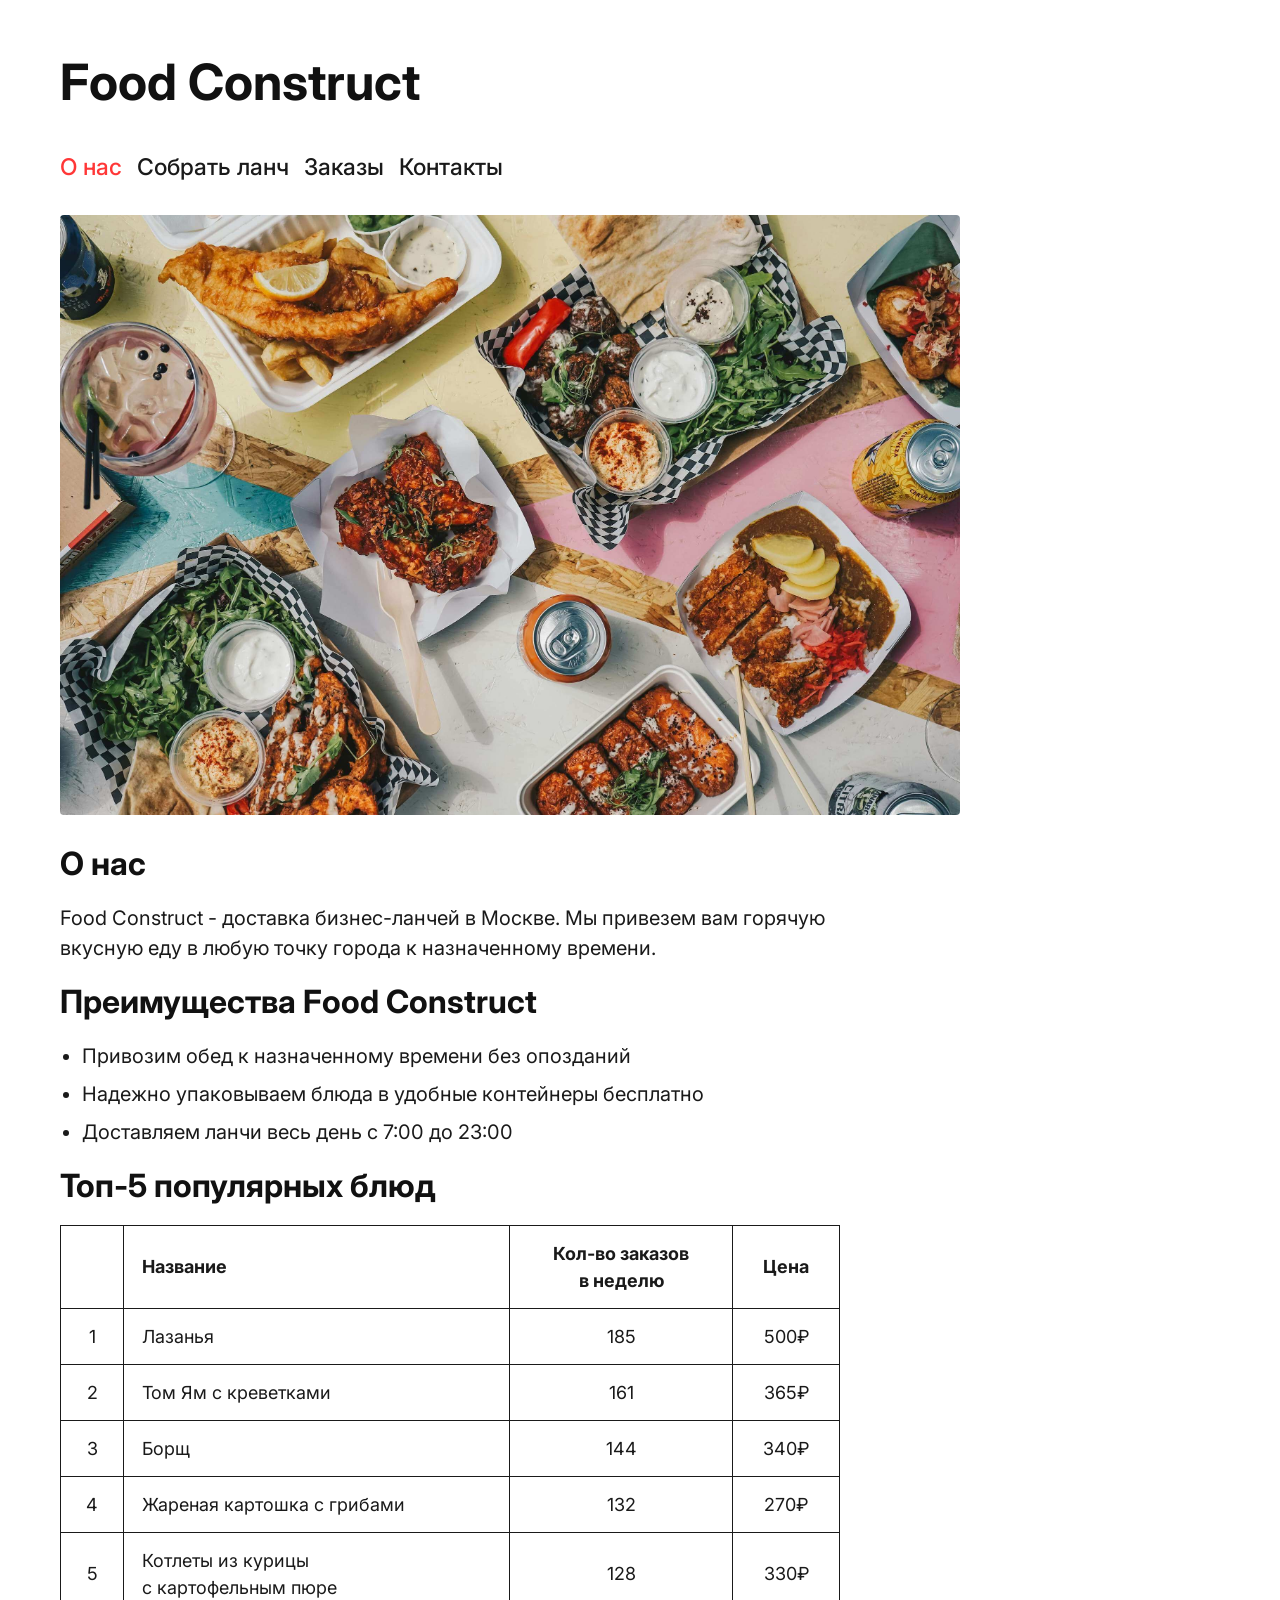
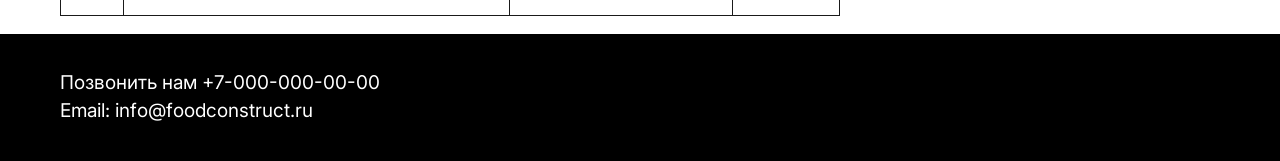
==== index.html @ 8ef90412 "task 2 lunch" ====
<!DOCTYPE html>
<html lang="ru">

<head>
	<meta charset="UTF-8">
	<meta name="viewport" content="width=device-width, initial-scale=1.0">
	<title>Food Construct</title>

	<link rel="preconnect" href="https://fonts.googleapis.com">
	<link rel="preconnect" href="https://fonts.gstatic.com" crossorigin>
	<link href="https://fonts.googleapis.com/css2?family=Inter:ital,opsz,wght@0,14..32,100..900;1,14..32,100..900&display=swap" rel="stylesheet">

	<link rel="stylesheet" href="css/style.css">
	<link rel="stylesheet" href="css/index.css">
</head>

<body>

	<header>
		<h1>Food Construct</h1>
		<nav>
			<a id="active" href="index.html">О нас</a>
			<a href="lunch.html">Собрать ланч</a>
			<a href="#">Заказы</a>
			<a href="#footer">Контакты</a>
		</nav>
	</header>

	<main>

		<img src="images/lunch.jpg" alt="Бизнес-ланч от компании Food Construct">

		<section id="about">
			<h2>О нас</h2>
			<p>
				Food Construct - доставка бизнес-ланчей в Москве. Мы привезем вам горячую вкусную еду в любую
				точку города к назначенному времени.
			</p>
		</section>

		<section>
			<h2>Преимущества Food Construct</h2>
			<ul>
				<li>Привозим обед к назначенному времени без опозданий</li>
				<li>Надежно упаковываем блюда в удобные контейнеры бесплатно</li>
				<li>Доставляем ланчи весь день с 7:00 до 23:00</li>
			</ul>
		</section>

		<section>
			<h2>Топ-5 популярных блюд</h2>
			<table>
				<thead>
					<tr>
						<th></th>
						<th>Название</th>
						<th>Кол-во заказов<br>в неделю</th>
						<th>Цена</th>
					</tr>
				</thead>
				<tbody>
					<tr>
						<td>1</td>
						<td>Лазанья</td>
						<td>185</td>
						<td>500₽</td>
					</tr>
					<tr>
						<td>2</td>
						<td>Том Ям с креветками</td>
						<td>161</td>
						<td>365₽</td>
					</tr>
					<tr>
						<td>3</td>
						<td>Борщ</td>
						<td>144</td>
						<td>340₽</td>
					</tr>
					<tr>
						<td>4</td>
						<td>Жареная картошка с грибами</td>
						<td>132</td>
						<td>270₽</td>
					</tr>
					<tr>
						<td>5</td>
						<td>Котлеты из курицы<br>с картофельным пюре</td>
						<td>128</td>
						<td>330₽</td>
					</tr>
				</tbody>
			</table>
		</section>

	</main>

	<footer id="footer">
		<p>Позвонить нам <a href="tel:+70000000000">+7-000-000-00-00</a></p>
		<p>Email: <a href="mailto:info@foodconstruct.ru">info@foodconstruct.ru</a></p>
	</footer>

</body>

</html>
---- css/style.css ----
@charset "UTF-8";

* {
	margin: 0;
	padding: 0;
	box-sizing: border-box;
	font-family: "Inter", sans-serif;
}

body {
	display: flex;
	flex-direction: column;
	min-height: 100vh;
	font-size: 17px;
	font-weight: 400;
	color: #1a1a1a;
	line-height: 1.5;
}

/* Header */

header {
	padding: 45px 60px 0 60px;
}

h1 {
	font-size: 50px;
	font-weight: 700;
	color: #111111;
	margin-bottom: 30px;
}

nav {
	display: flex;
	flex-wrap: wrap;
	gap: 15px;
	margin-bottom: 30px;
}

nav a {
	text-decoration: none;
	font-size: 23px;
	font-weight: 500;
	color: #1a1a1a;
}

nav a:hover {
	color: #f60000;
}

#active {
	color: rgb(255, 55, 55);
}

/* Main */

main {
	flex: 1 0 auto;
	padding: 0 60px;
}

h2 {
	font-size: 32px;
	font-weight: 700;
	color: #111111;
	margin-bottom: 15px;
}

/* Footer */

footer {
	flex-shrink: 0;
	background-color: #000000;
	color: #ffffff;
	padding: 35px 60px;
	margin-top: 18px;
}

footer p {
	font-size: 19px;
}

footer a {
	text-decoration: none;
	font-size: 19px;
	color: #ffffff;
}

footer a:hover {
	color: #fcd261;
}

/* Responsive */

@media (max-width: 800px) {
	nav {
		justify-content: space-between;
	}
}

@media (max-width: 600px) {
	header {
		padding: 30px 30px 0 30px;
	}

	h1 {
		font-size: 35px;
		text-align: center;
	}

	nav {
		flex-direction: column;
		align-items: center;
	}

	nav a {
		font-size: 27px;
	}

	main {
		padding: 0 20px;
	}

	footer {
		padding: 25px 30px;
	}
}
---- css/index.css ----
@charset "UTF-8";

/* Изображение в блоке «О нас» */

main img {
	display: block;
	width: 100%;
	max-width: 900px;
	height: auto;
	border-radius: 4px;
	margin-bottom: 25px;
}

/* Текст */

main p {
	font-size: 20px;
	max-width: 850px;
	margin-bottom: 15px;
}

ul {
	list-style-type: disc;
	padding-left: 22px;
	margin-bottom: 15px;
}

li {
	font-size: 20px;
	margin-bottom: 8px;
}

/* Таблица */

table {
	border-collapse: collapse;
	width: 100%;
	max-width: 780px;
}

th,
td {
	border: 1px solid #1a1a1a;
	padding: 14px 18px;
	text-align: center;
	font-size: 18px;
}

th {
	font-weight: 700;
}

th:nth-child(2),
td:nth-child(2) {
	text-align: left;
}

/* Responsive */

@media (max-width: 800px) {
	main img {
		width: 500px;
	}

	th,
	td {
		padding: 10px 12px;
	}
}

@media (max-width: 600px) {
	main img {
		width: 100%;
	}

	th,
	td {
		font-size: 16px;
	}
}

@media (max-width: 400px) {
	th,
	td {
		font-size: 14px;
		padding: 8px 7px;
	}
}
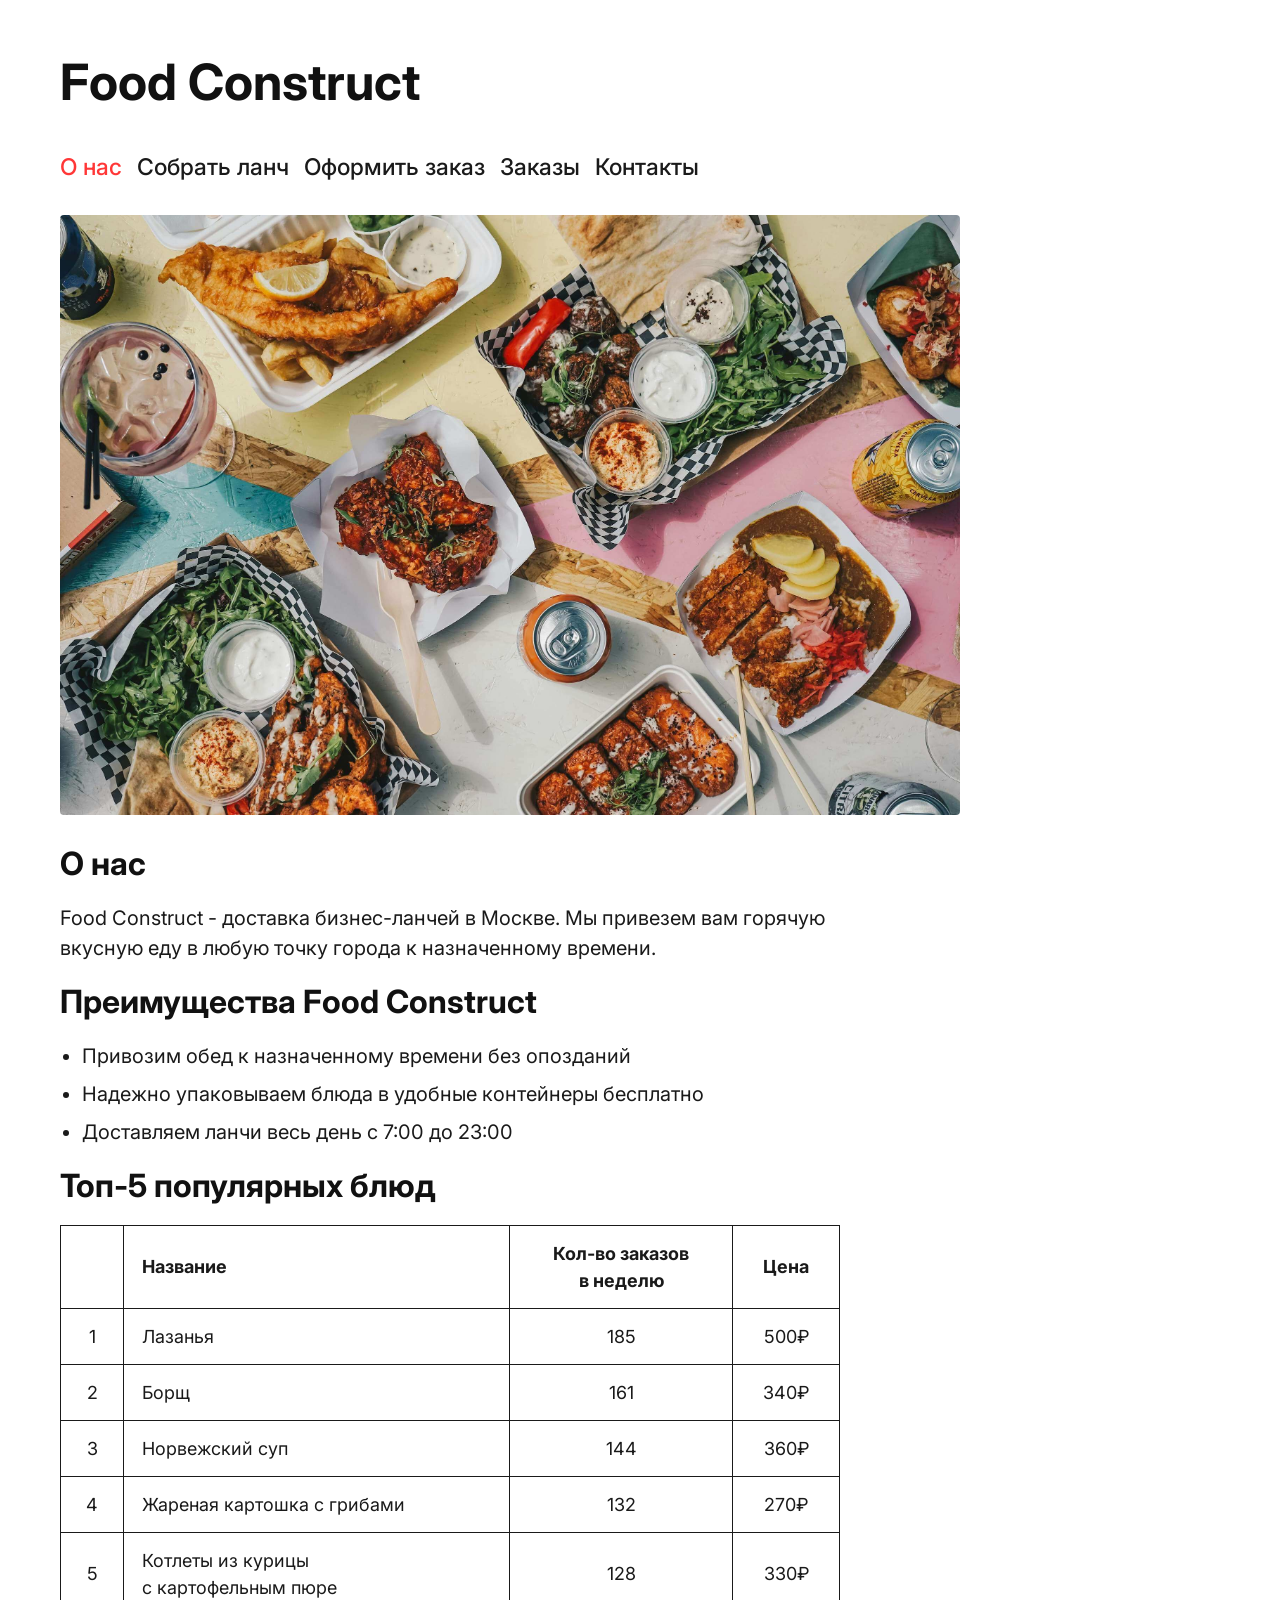
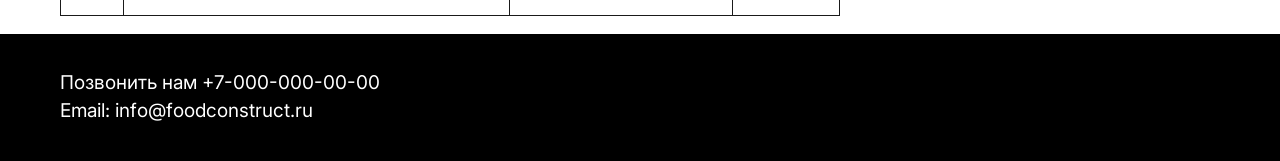
==== commit bca1133b: "Task 8 localStorage" ====
--- a/index.html
+++ b/index.html
@@ -19,9 +19,10 @@
 	<header>
 		<h1>Food Construct</h1>
 		<nav>
-			<a id="active" href="index.html">О нас</a>
+			<a id="active" href="#about">О нас</a>
 			<a href="lunch.html">Собрать ланч</a>
-			<a href="#">Заказы</a>
+			<a href="checkout.html">Оформить заказ</a>
+			<a href="orders.html">Заказы</a>
 			<a href="#footer">Контакты</a>
 		</nav>
 	</header>
@@ -67,15 +68,15 @@
 					</tr>
 					<tr>
 						<td>2</td>
-						<td>Том Ям с креветками</td>
+						<td>Борщ</td>
 						<td>161</td>
-						<td>365₽</td>
+						<td>340₽</td>
 					</tr>
 					<tr>
 						<td>3</td>
-						<td>Борщ</td>
+						<td>Норвежский суп</td>
 						<td>144</td>
-						<td>340₽</td>
+						<td>360₽</td>
 					</tr>
 					<tr>
 						<td>4</td>
